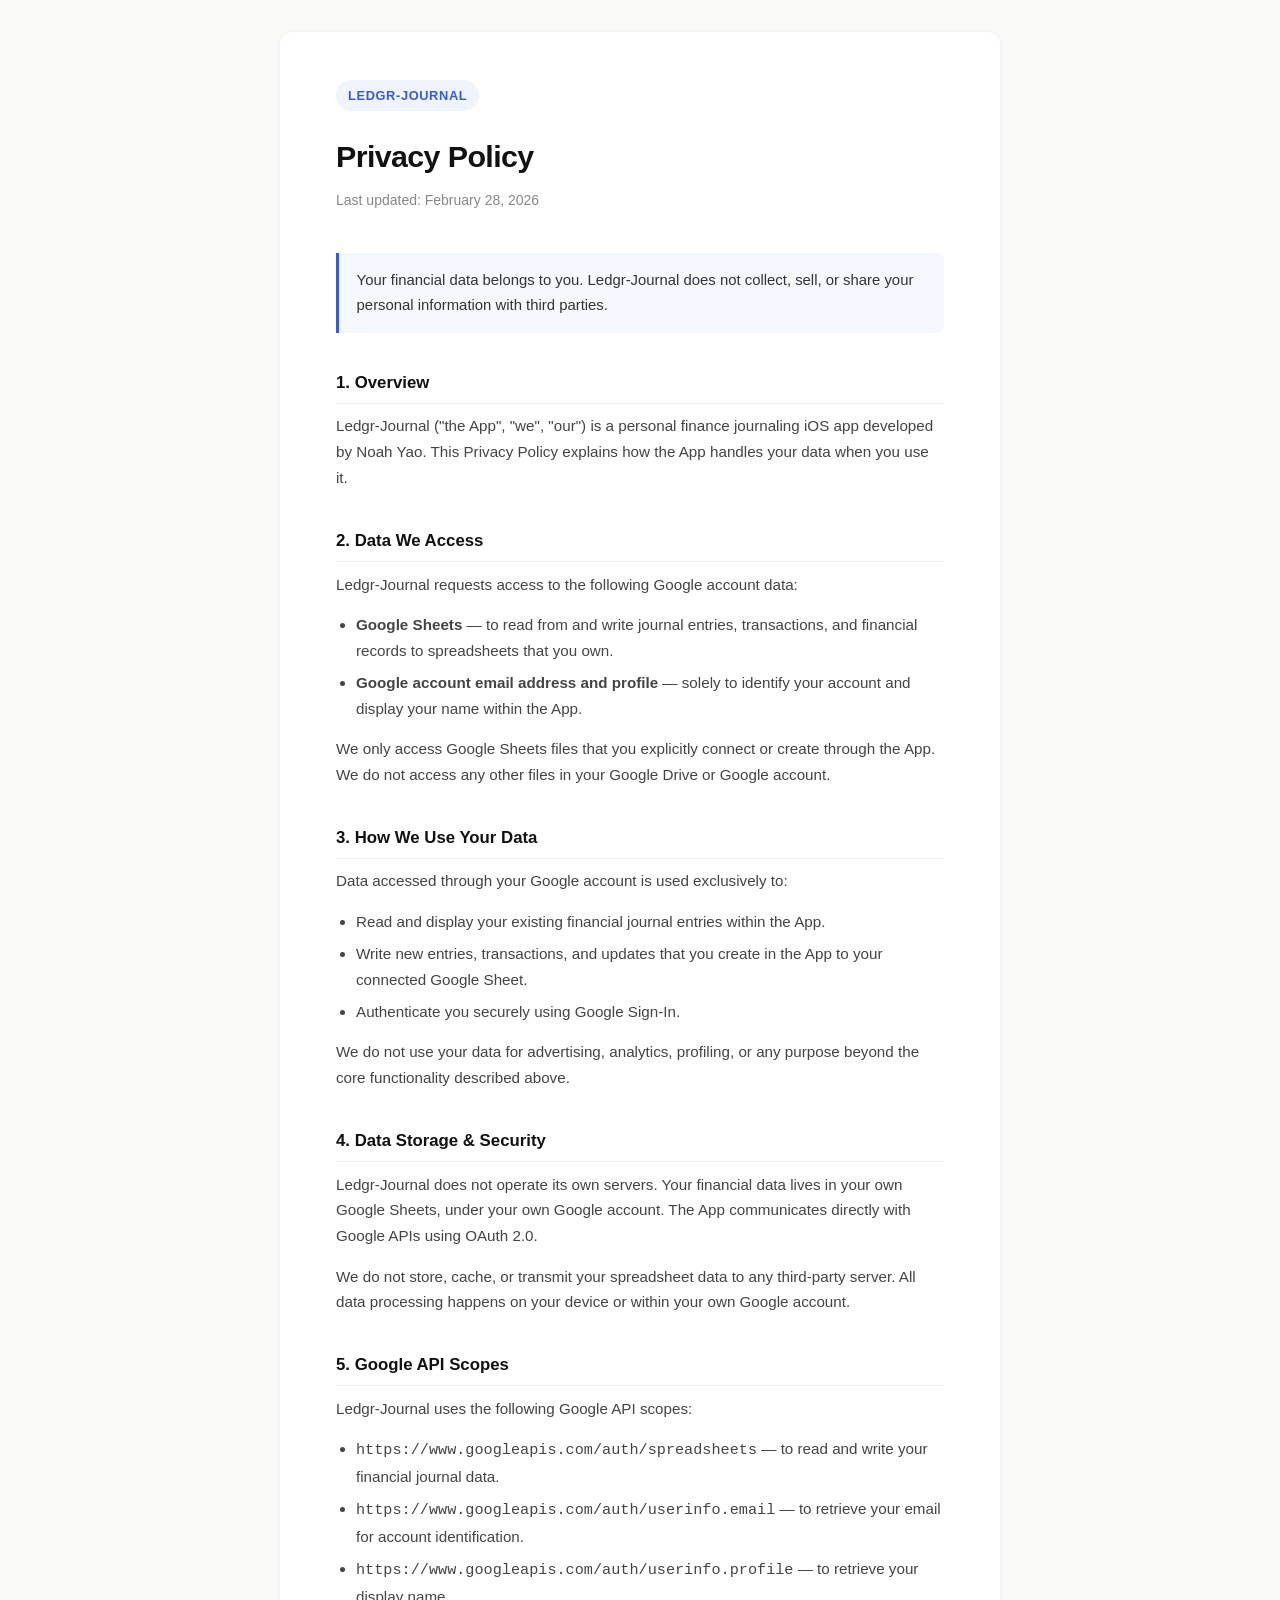
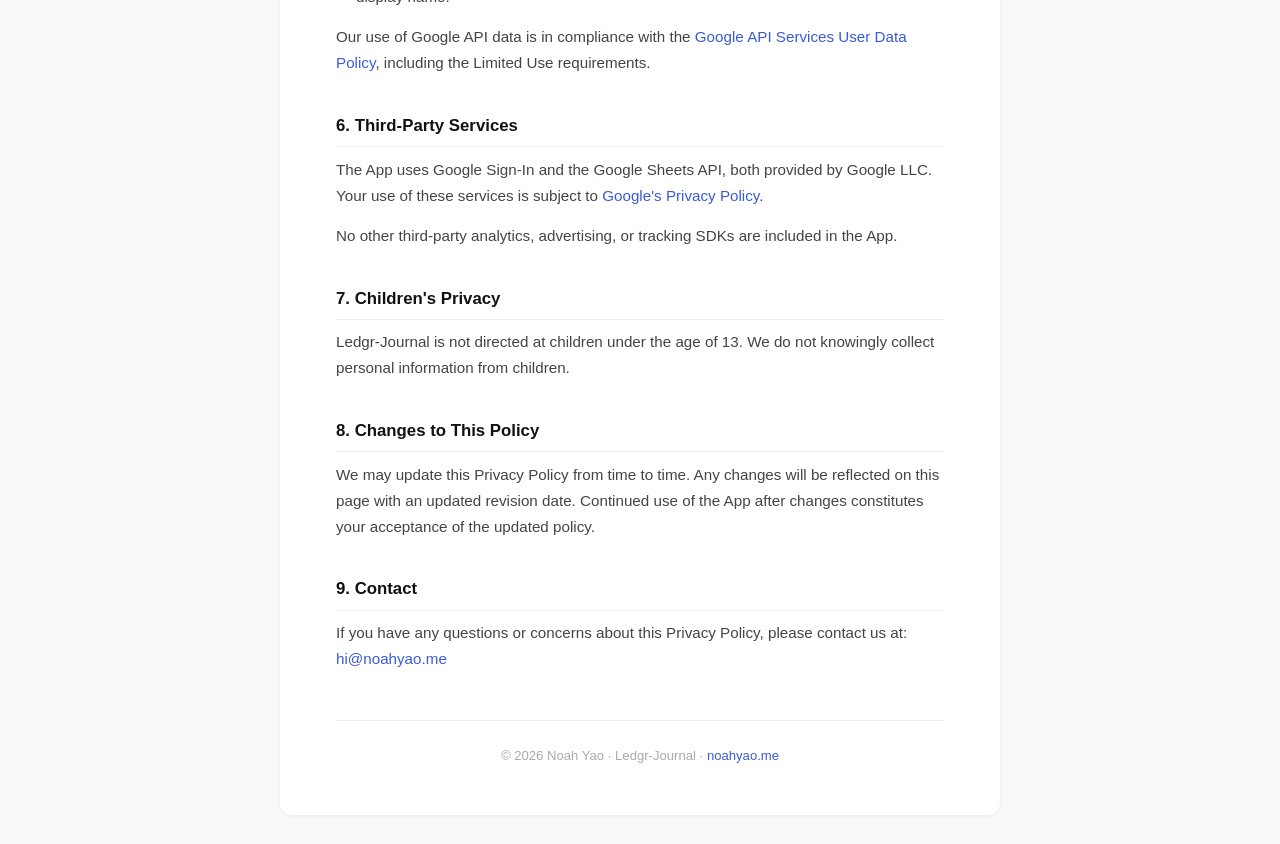
==== privacy.html @ c17ac563 "Fix: add privacy policy content" ====
<!DOCTYPE html>
<html lang="en">
<head>
  <meta charset="UTF-8" />
  <meta name="viewport" content="width=device-width, initial-scale=1.0" />
  <title>Privacy Policy – Ledgr-Journal</title>
  <style>
    *, *::before, *::after { box-sizing: border-box; margin: 0; padding: 0; }
    body { font-family: -apple-system, BlinkMacSystemFont, "Segoe UI", Roboto, Helvetica, Arial, sans-serif; background: #f9f9f7; color: #1a1a1a; line-height: 1.7; padding: 2rem 1rem; }
    .container { max-width: 720px; margin: 0 auto; background: #ffffff; border-radius: 12px; padding: 3rem 3.5rem; box-shadow: 0 1px 4px rgba(0,0,0,0.07); }
    .app-badge { display: inline-flex; align-items: center; gap: 0.5rem; background: #f0f4ff; color: #3a5bd9; font-size: 0.8rem; font-weight: 600; letter-spacing: 0.05em; text-transform: uppercase; padding: 0.3rem 0.75rem; border-radius: 999px; margin-bottom: 1.25rem; }
    h1 { font-size: 1.9rem; font-weight: 700; letter-spacing: -0.02em; margin-bottom: 0.4rem; color: #111; }
    .meta { font-size: 0.875rem; color: #888; margin-bottom: 2.5rem; }
    h2 { font-size: 1.05rem; font-weight: 650; margin-top: 2.25rem; margin-bottom: 0.6rem; color: #111; border-bottom: 1px solid #eee; padding-bottom: 0.35rem; }
    p { font-size: 0.95rem; color: #444; margin-bottom: 0.9rem; }
    ul { margin: 0.5rem 0 0.9rem 1.25rem; }
    ul li { font-size: 0.95rem; color: #444; margin-bottom: 0.4rem; }
    a { color: #3a5bd9; text-decoration: none; }
    a:hover { text-decoration: underline; }
    .highlight-box { background: #f5f8ff; border-left: 3px solid #3a5bd9; padding: 0.9rem 1.1rem; border-radius: 0 8px 8px 0; margin: 1.25rem 0; font-size: 0.93rem; color: #333; }
    footer { margin-top: 3rem; padding-top: 1.5rem; border-top: 1px solid #eee; font-size: 0.82rem; color: #aaa; text-align: center; }
  </style>
</head>
<body>
  <div class="container">
    <div class="app-badge">Ledgr-Journal</div>
    <h1>Privacy Policy</h1>
    <p class="meta">Last updated: February 28, 2026</p>
    <div class="highlight-box">Your financial data belongs to you. Ledgr-Journal does not collect, sell, or share your personal information with third parties.</div>
    <h2>1. Overview</h2>
    <p>Ledgr-Journal ("the App", "we", "our") is a personal finance journaling iOS app developed by Noah Yao. This Privacy Policy explains how the App handles your data when you use it.</p>
    <h2>2. Data We Access</h2>
    <p>Ledgr-Journal requests access to the following Google account data:</p>
    <ul>
      <li><strong>Google Sheets</strong> — to read from and write journal entries, transactions, and financial records to spreadsheets that you own.</li>
      <li><strong>Google account email address and profile</strong> — solely to identify your account and display your name within the App.</li>
    </ul>
    <p>We only access Google Sheets files that you explicitly connect or create through the App. We do not access any other files in your Google Drive or Google account.</p>
    <h2>3. How We Use Your Data</h2>
    <p>Data accessed through your Google account is used exclusively to:</p>
    <ul>
      <li>Read and display your existing financial journal entries within the App.</li>
      <li>Write new entries, transactions, and updates that you create in the App to your connected Google Sheet.</li>
      <li>Authenticate you securely using Google Sign-In.</li>
    </ul>
    <p>We do not use your data for advertising, analytics, profiling, or any purpose beyond the core functionality described above.</p>
    <h2>4. Data Storage &amp; Security</h2>
    <p>Ledgr-Journal does not operate its own servers. Your financial data lives in your own Google Sheets, under your own Google account. The App communicates directly with Google APIs using OAuth 2.0.</p>
    <p>We do not store, cache, or transmit your spreadsheet data to any third-party server. All data processing happens on your device or within your own Google account.</p>
    <h2>5. Google API Scopes</h2>
    <p>Ledgr-Journal uses the following Google API scopes:</p>
    <ul>
      <li><code>https://www.googleapis.com/auth/spreadsheets</code> — to read and write your financial journal data.</li>
      <li><code>https://www.googleapis.com/auth/userinfo.email</code> — to retrieve your email for account identification.</li>
      <li><code>https://www.googleapis.com/auth/userinfo.profile</code> — to retrieve your display name.</li>
    </ul>
    <p>Our use of Google API data is in compliance with the <a href="https://developers.google.com/terms/api-services-user-data-policy" target="_blank" rel="noopener">Google API Services User Data Policy</a>, including the Limited Use requirements.</p>
    <h2>6. Third-Party Services</h2>
    <p>The App uses Google Sign-In and the Google Sheets API, both provided by Google LLC. Your use of these services is subject to <a href="https://policies.google.com/privacy" target="_blank" rel="noopener">Google's Privacy Policy</a>.</p>
    <p>No other third-party analytics, advertising, or tracking SDKs are included in the App.</p>
    <h2>7. Children's Privacy</h2>
    <p>Ledgr-Journal is not directed at children under the age of 13. We do not knowingly collect personal information from children.</p>
    <h2>8. Changes to This Policy</h2>
    <p>We may update this Privacy Policy from time to time. Any changes will be reflected on this page with an updated revision date. Continued use of the App after changes constitutes your acceptance of the updated policy.</p>
    <h2>9. Contact</h2>
    <p>If you have any questions or concerns about this Privacy Policy, please contact us at:<br /><a href="mailto:hi@noahyao.me">hi@noahyao.me</a></p>
    <footer>&copy; 2026 Noah Yao &middot; Ledgr-Journal &middot; <a href="https://noahyao.me">noahyao.me</a></footer>
  </div>
</body>
</html>
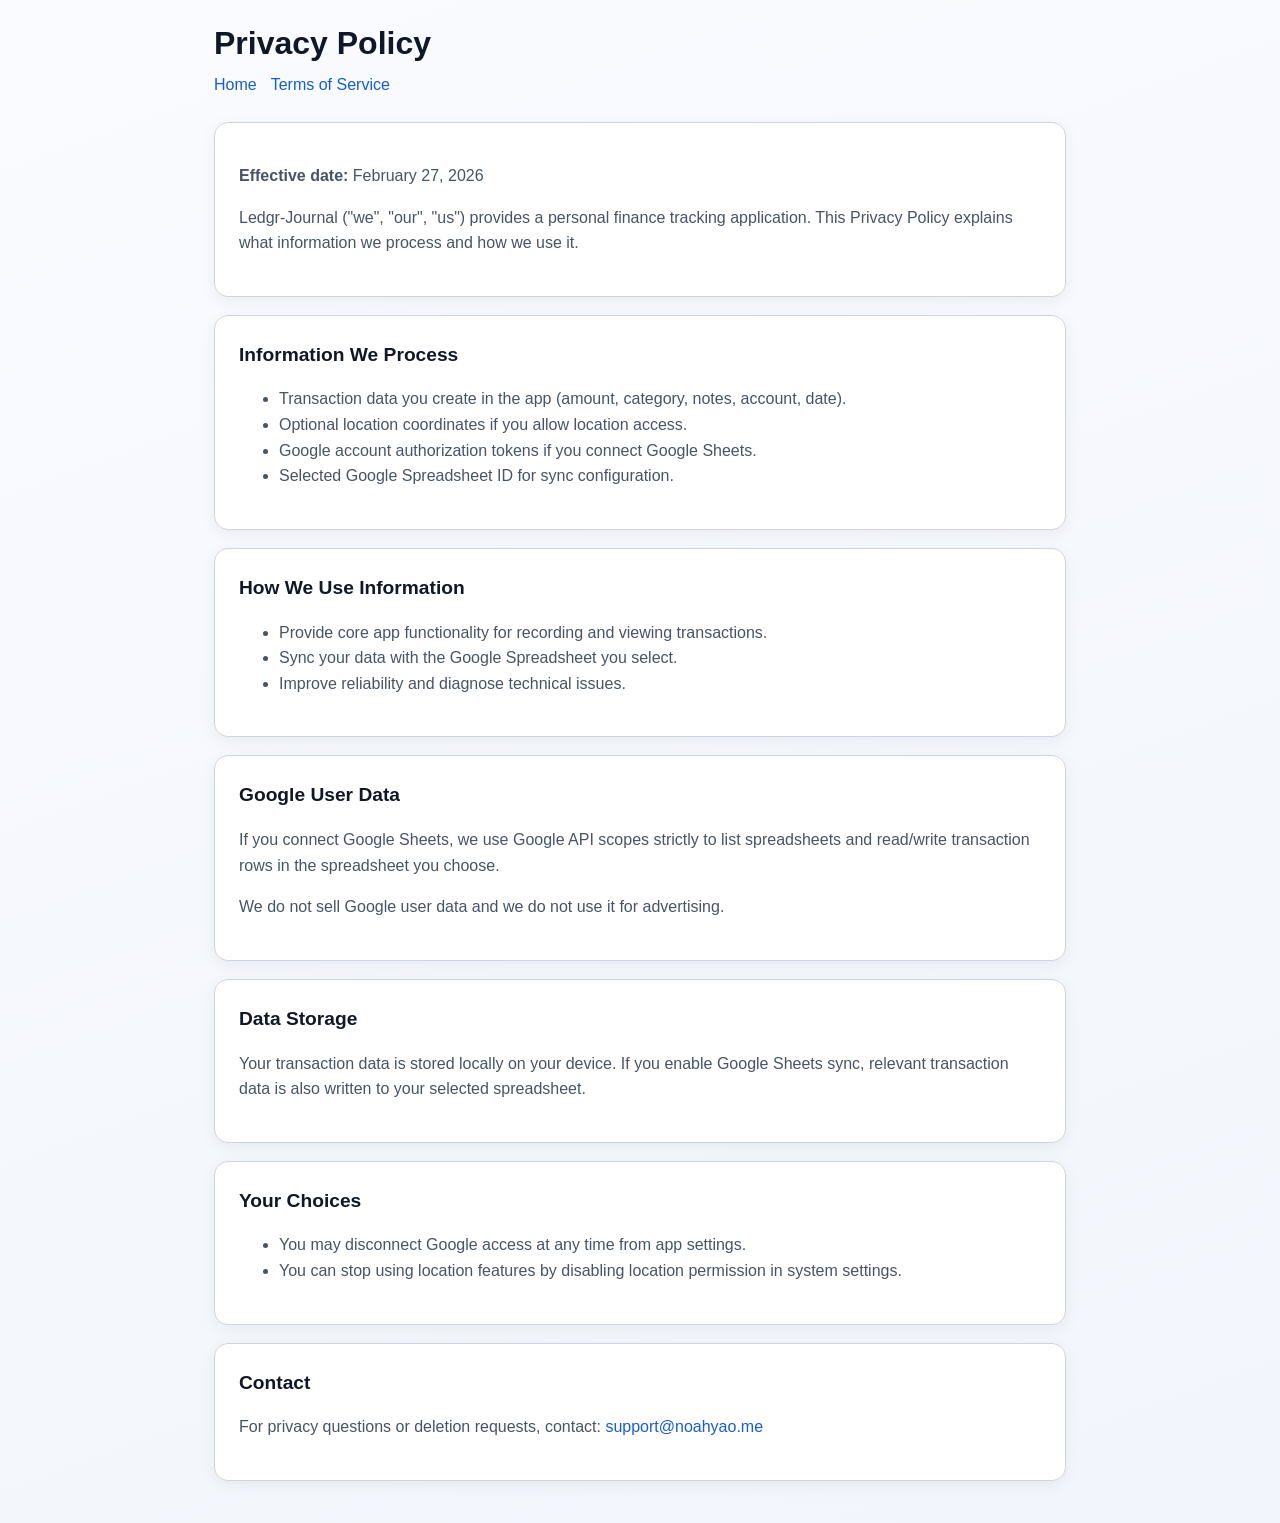
==== commit 9d45d289: "Add GitHub Pages site for OAuth verification" ====
--- a/privacy.html
+++ b/privacy.html
@@ -1,70 +1,80 @@
-<!DOCTYPE html>
+<!doctype html>
 <html lang="en">
-<head>
-  <meta charset="UTF-8" />
-  <meta name="viewport" content="width=device-width, initial-scale=1.0" />
-  <title>Privacy Policy – Ledgr-Journal</title>
-  <style>
-    *, *::before, *::after { box-sizing: border-box; margin: 0; padding: 0; }
-    body { font-family: -apple-system, BlinkMacSystemFont, "Segoe UI", Roboto, Helvetica, Arial, sans-serif; background: #f9f9f7; color: #1a1a1a; line-height: 1.7; padding: 2rem 1rem; }
-    .container { max-width: 720px; margin: 0 auto; background: #ffffff; border-radius: 12px; padding: 3rem 3.5rem; box-shadow: 0 1px 4px rgba(0,0,0,0.07); }
-    .app-badge { display: inline-flex; align-items: center; gap: 0.5rem; background: #f0f4ff; color: #3a5bd9; font-size: 0.8rem; font-weight: 600; letter-spacing: 0.05em; text-transform: uppercase; padding: 0.3rem 0.75rem; border-radius: 999px; margin-bottom: 1.25rem; }
-    h1 { font-size: 1.9rem; font-weight: 700; letter-spacing: -0.02em; margin-bottom: 0.4rem; color: #111; }
-    .meta { font-size: 0.875rem; color: #888; margin-bottom: 2.5rem; }
-    h2 { font-size: 1.05rem; font-weight: 650; margin-top: 2.25rem; margin-bottom: 0.6rem; color: #111; border-bottom: 1px solid #eee; padding-bottom: 0.35rem; }
-    p { font-size: 0.95rem; color: #444; margin-bottom: 0.9rem; }
-    ul { margin: 0.5rem 0 0.9rem 1.25rem; }
-    ul li { font-size: 0.95rem; color: #444; margin-bottom: 0.4rem; }
-    a { color: #3a5bd9; text-decoration: none; }
-    a:hover { text-decoration: underline; }
-    .highlight-box { background: #f5f8ff; border-left: 3px solid #3a5bd9; padding: 0.9rem 1.1rem; border-radius: 0 8px 8px 0; margin: 1.25rem 0; font-size: 0.93rem; color: #333; }
-    footer { margin-top: 3rem; padding-top: 1.5rem; border-top: 1px solid #eee; font-size: 0.82rem; color: #aaa; text-align: center; }
-  </style>
-</head>
-<body>
-  <div class="container">
-    <div class="app-badge">Ledgr-Journal</div>
-    <h1>Privacy Policy</h1>
-    <p class="meta">Last updated: February 28, 2026</p>
-    <div class="highlight-box">Your financial data belongs to you. Ledgr-Journal does not collect, sell, or share your personal information with third parties.</div>
-    <h2>1. Overview</h2>
-    <p>Ledgr-Journal ("the App", "we", "our") is a personal finance journaling iOS app developed by Noah Yao. This Privacy Policy explains how the App handles your data when you use it.</p>
-    <h2>2. Data We Access</h2>
-    <p>Ledgr-Journal requests access to the following Google account data:</p>
-    <ul>
-      <li><strong>Google Sheets</strong> — to read from and write journal entries, transactions, and financial records to spreadsheets that you own.</li>
-      <li><strong>Google account email address and profile</strong> — solely to identify your account and display your name within the App.</li>
-    </ul>
-    <p>We only access Google Sheets files that you explicitly connect or create through the App. We do not access any other files in your Google Drive or Google account.</p>
-    <h2>3. How We Use Your Data</h2>
-    <p>Data accessed through your Google account is used exclusively to:</p>
-    <ul>
-      <li>Read and display your existing financial journal entries within the App.</li>
-      <li>Write new entries, transactions, and updates that you create in the App to your connected Google Sheet.</li>
-      <li>Authenticate you securely using Google Sign-In.</li>
-    </ul>
-    <p>We do not use your data for advertising, analytics, profiling, or any purpose beyond the core functionality described above.</p>
-    <h2>4. Data Storage &amp; Security</h2>
-    <p>Ledgr-Journal does not operate its own servers. Your financial data lives in your own Google Sheets, under your own Google account. The App communicates directly with Google APIs using OAuth 2.0.</p>
-    <p>We do not store, cache, or transmit your spreadsheet data to any third-party server. All data processing happens on your device or within your own Google account.</p>
-    <h2>5. Google API Scopes</h2>
-    <p>Ledgr-Journal uses the following Google API scopes:</p>
-    <ul>
-      <li><code>https://www.googleapis.com/auth/spreadsheets</code> — to read and write your financial journal data.</li>
-      <li><code>https://www.googleapis.com/auth/userinfo.email</code> — to retrieve your email for account identification.</li>
-      <li><code>https://www.googleapis.com/auth/userinfo.profile</code> — to retrieve your display name.</li>
-    </ul>
-    <p>Our use of Google API data is in compliance with the <a href="https://developers.google.com/terms/api-services-user-data-policy" target="_blank" rel="noopener">Google API Services User Data Policy</a>, including the Limited Use requirements.</p>
-    <h2>6. Third-Party Services</h2>
-    <p>The App uses Google Sign-In and the Google Sheets API, both provided by Google LLC. Your use of these services is subject to <a href="https://policies.google.com/privacy" target="_blank" rel="noopener">Google's Privacy Policy</a>.</p>
-    <p>No other third-party analytics, advertising, or tracking SDKs are included in the App.</p>
-    <h2>7. Children's Privacy</h2>
-    <p>Ledgr-Journal is not directed at children under the age of 13. We do not knowingly collect personal information from children.</p>
-    <h2>8. Changes to This Policy</h2>
-    <p>We may update this Privacy Policy from time to time. Any changes will be reflected on this page with an updated revision date. Continued use of the App after changes constitutes your acceptance of the updated policy.</p>
-    <h2>9. Contact</h2>
-    <p>If you have any questions or concerns about this Privacy Policy, please contact us at:<br /><a href="mailto:hi@noahyao.me">hi@noahyao.me</a></p>
-    <footer>&copy; 2026 Noah Yao &middot; Ledgr-Journal &middot; <a href="https://noahyao.me">noahyao.me</a></footer>
-  </div>
-</body>
-</html>
+  <head>
+    <meta charset="UTF-8" />
+    <meta name="viewport" content="width=device-width, initial-scale=1.0" />
+    <title>Privacy Policy | Ledgr-Journal</title>
+    <link rel="stylesheet" href="./assets/style.css" />
+  </head>
+  <body>
+    <main class="container">
+      <header>
+        <h1>Privacy Policy</h1>
+        <nav>
+          <a href="./index.html">Home</a>
+          <a href="./terms.html">Terms of Service</a>
+        </nav>
+      </header>
+
+      <section class="card">
+        <p><strong>Effective date:</strong> February 27, 2026</p>
+        <p>
+          Ledgr-Journal ("we", "our", "us") provides a personal finance tracking application.
+          This Privacy Policy explains what information we process and how we use it.
+        </p>
+      </section>
+
+      <section class="card">
+        <h2>Information We Process</h2>
+        <ul>
+          <li>Transaction data you create in the app (amount, category, notes, account, date).</li>
+          <li>Optional location coordinates if you allow location access.</li>
+          <li>Google account authorization tokens if you connect Google Sheets.</li>
+          <li>Selected Google Spreadsheet ID for sync configuration.</li>
+        </ul>
+      </section>
+
+      <section class="card">
+        <h2>How We Use Information</h2>
+        <ul>
+          <li>Provide core app functionality for recording and viewing transactions.</li>
+          <li>Sync your data with the Google Spreadsheet you select.</li>
+          <li>Improve reliability and diagnose technical issues.</li>
+        </ul>
+      </section>
+
+      <section class="card">
+        <h2>Google User Data</h2>
+        <p>
+          If you connect Google Sheets, we use Google API scopes strictly to list spreadsheets and
+          read/write transaction rows in the spreadsheet you choose.
+        </p>
+        <p>We do not sell Google user data and we do not use it for advertising.</p>
+      </section>
+
+      <section class="card">
+        <h2>Data Storage</h2>
+        <p>
+          Your transaction data is stored locally on your device. If you enable Google Sheets sync,
+          relevant transaction data is also written to your selected spreadsheet.
+        </p>
+      </section>
+
+      <section class="card">
+        <h2>Your Choices</h2>
+        <ul>
+          <li>You may disconnect Google access at any time from app settings.</li>
+          <li>You can stop using location features by disabling location permission in system settings.</li>
+        </ul>
+      </section>
+
+      <section class="card">
+        <h2>Contact</h2>
+        <p>
+          For privacy questions or deletion requests, contact:
+          <a href="mailto:support@noahyao.me">support@noahyao.me</a>
+        </p>
+      </section>
+    </main>
+  </body>
+  </html>
--- a/assets/style.css
+++ b/assets/style.css
@@ -0,0 +1,84 @@
+:root {
+  --bg: #f6f8fb;
+  --surface: #ffffff;
+  --text: #101828;
+  --muted: #475467;
+  --primary: #175cd3;
+  --border: #d0d5dd;
+}
+
+* {
+  box-sizing: border-box;
+}
+
+body {
+  margin: 0;
+  font-family: "Avenir Next", "Segoe UI", "Helvetica Neue", Arial, sans-serif;
+  color: var(--text);
+  background: linear-gradient(160deg, #f9fbff 0%, #f2f5fb 100%);
+  line-height: 1.6;
+}
+
+.container {
+  max-width: 900px;
+  margin: 0 auto;
+  padding: 24px;
+}
+
+header {
+  margin-bottom: 24px;
+}
+
+.card {
+  background: var(--surface);
+  border: 1px solid var(--border);
+  border-radius: 14px;
+  padding: 24px;
+  margin-bottom: 18px;
+  box-shadow: 0 4px 16px rgba(16, 24, 40, 0.06);
+}
+
+h1 {
+  margin: 0 0 8px;
+  font-size: 2rem;
+  line-height: 1.2;
+}
+
+h2 {
+  margin-top: 0;
+  font-size: 1.2rem;
+}
+
+p,
+li {
+  color: var(--muted);
+}
+
+a {
+  color: var(--primary);
+  text-decoration: none;
+}
+
+a:hover {
+  text-decoration: underline;
+}
+
+nav {
+  display: flex;
+  gap: 14px;
+  flex-wrap: wrap;
+  margin-top: 10px;
+}
+
+footer {
+  margin-top: 12px;
+  color: var(--muted);
+  font-size: 0.95rem;
+}
+
+code {
+  background: #eef4ff;
+  color: #1849a9;
+  border-radius: 6px;
+  padding: 2px 6px;
+}
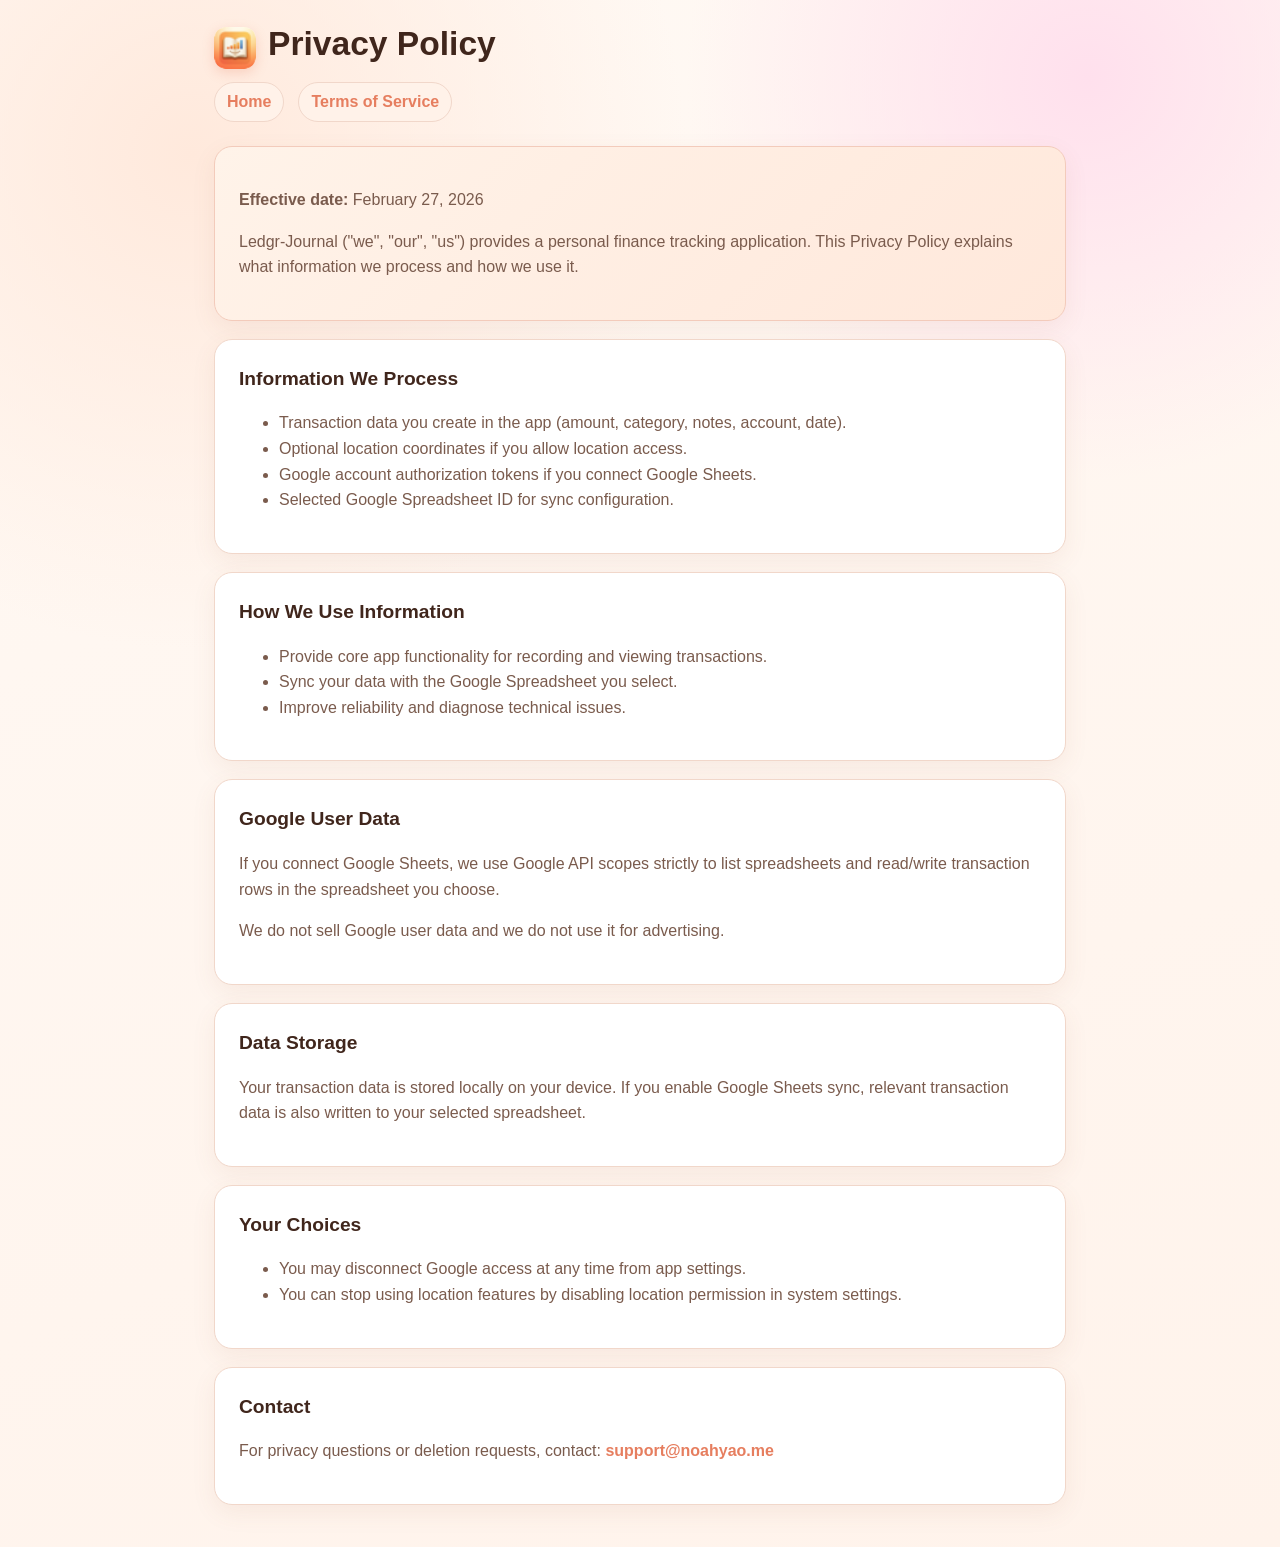
==== commit 2c820b6a: "Make site warm/cute and add favicon on all pages" ====
--- a/privacy.html
+++ b/privacy.html
@@ -4,19 +4,25 @@
     <meta charset="UTF-8" />
     <meta name="viewport" content="width=device-width, initial-scale=1.0" />
     <title>Privacy Policy | Ledgr-Journal</title>
+    <link rel="icon" type="image/png" href="./favicon.png" />
+    <link rel="shortcut icon" href="./favicon.png" />
+    <link rel="apple-touch-icon" href="./favicon.png" />
     <link rel="stylesheet" href="./assets/style.css" />
   </head>
   <body>
     <main class="container">
       <header>
-        <h1>Privacy Policy</h1>
+        <div class="brand">
+          <img src="./favicon.png" alt="Ledgr icon" />
+          <h1>Privacy Policy</h1>
+        </div>
         <nav>
           <a href="./index.html">Home</a>
           <a href="./terms.html">Terms of Service</a>
         </nav>
       </header>
 
-      <section class="card">
+      <section class="card hero">
         <p><strong>Effective date:</strong> February 27, 2026</p>
         <p>
           Ledgr-Journal ("we", "our", "us") provides a personal finance tracking application.
--- a/assets/style.css
+++ b/assets/style.css
@@ -1,10 +1,11 @@
 :root {
-  --bg: #f6f8fb;
+  --bg: #fff8f2;
   --surface: #ffffff;
-  --text: #101828;
-  --muted: #475467;
-  --primary: #175cd3;
-  --border: #d0d5dd;
+  --text: #40261c;
+  --muted: #7a5b4d;
+  --primary: #e67e5f;
+  --border: #f1d7ca;
+  --accent: #ffd8c8;
 }
 
 * {
@@ -13,9 +14,12 @@
 
 body {
   margin: 0;
-  font-family: "Avenir Next", "Segoe UI", "Helvetica Neue", Arial, sans-serif;
+  font-family: "Avenir Next", "Trebuchet MS", "Segoe UI", "Helvetica Neue", Arial, sans-serif;
   color: var(--text);
-  background: linear-gradient(160deg, #f9fbff 0%, #f2f5fb 100%);
+  background:
+    radial-gradient(circle at 15% 10%, #ffe9dc 0, transparent 28%),
+    radial-gradient(circle at 85% 5%, #ffe0ed 0, transparent 22%),
+    linear-gradient(160deg, #fff9f4 0%, #fff3eb 100%);
   line-height: 1.6;
 }
 
@@ -29,18 +33,31 @@
   margin-bottom: 24px;
 }
 
+.brand {
+  display: flex;
+  align-items: center;
+  gap: 12px;
+}
+
+.brand img {
+  width: 42px;
+  height: 42px;
+  border-radius: 12px;
+  box-shadow: 0 4px 12px rgba(230, 126, 95, 0.25);
+}
+
 .card {
   background: var(--surface);
   border: 1px solid var(--border);
-  border-radius: 14px;
+  border-radius: 18px;
   padding: 24px;
   margin-bottom: 18px;
-  box-shadow: 0 4px 16px rgba(16, 24, 40, 0.06);
+  box-shadow: 0 8px 24px rgba(153, 84, 61, 0.08);
 }
 
 h1 {
   margin: 0 0 8px;
-  font-size: 2rem;
+  font-size: 2.1rem;
   line-height: 1.2;
 }
 
@@ -57,6 +74,7 @@
 a {
   color: var(--primary);
   text-decoration: none;
+  font-weight: 600;
 }
 
 a:hover {
@@ -70,10 +88,31 @@
   margin-top: 10px;
 }
 
+nav a {
+  background: #fff2e9;
+  border: 1px solid var(--border);
+  border-radius: 999px;
+  padding: 6px 12px;
+}
+
+nav a:hover {
+  background: #ffe7d9;
+  text-decoration: none;
+}
+
 footer {
   margin-top: 12px;
   color: var(--muted);
   font-size: 0.95rem;
+}
+
+.hero {
+  background: linear-gradient(135deg, #fff3e9 0%, #ffe8db 100%);
+  border-color: #f3cbbb;
+}
+
+.tiny {
+  font-size: 0.9rem;
 }
 
 code {
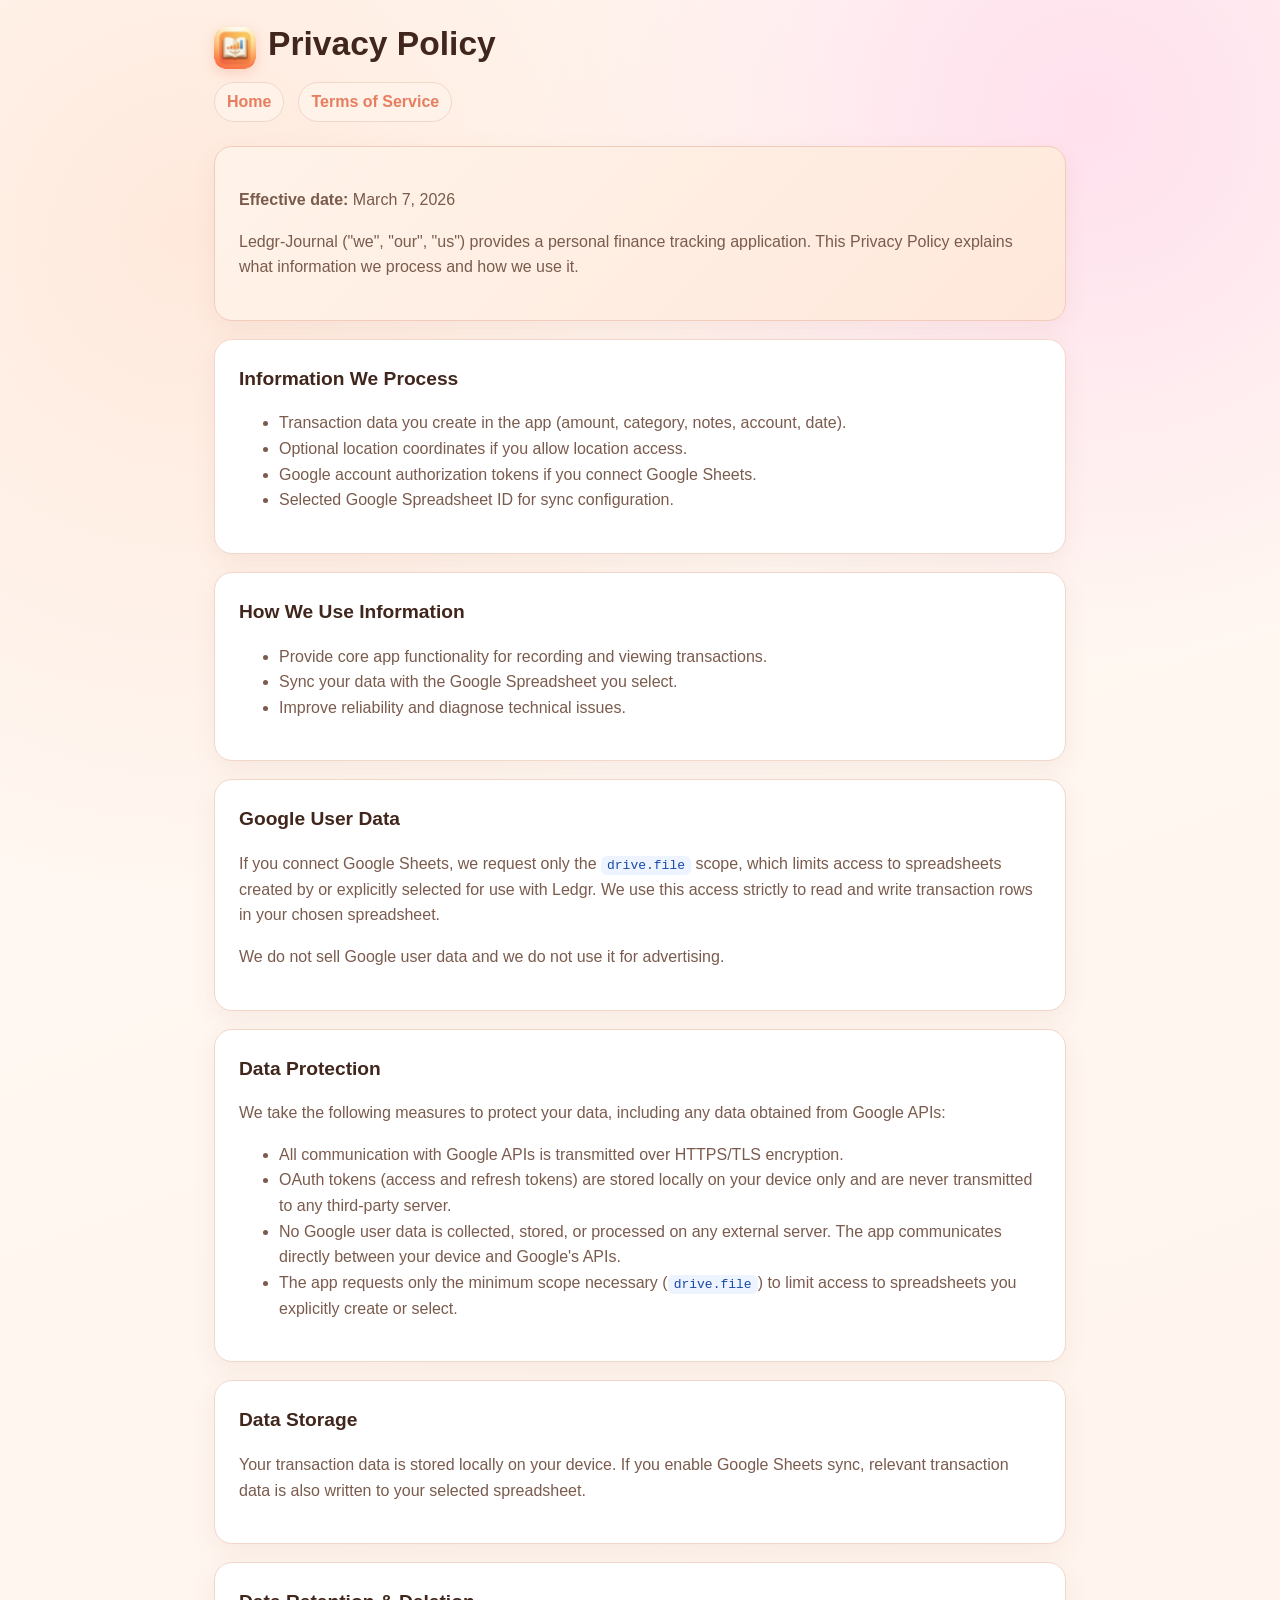
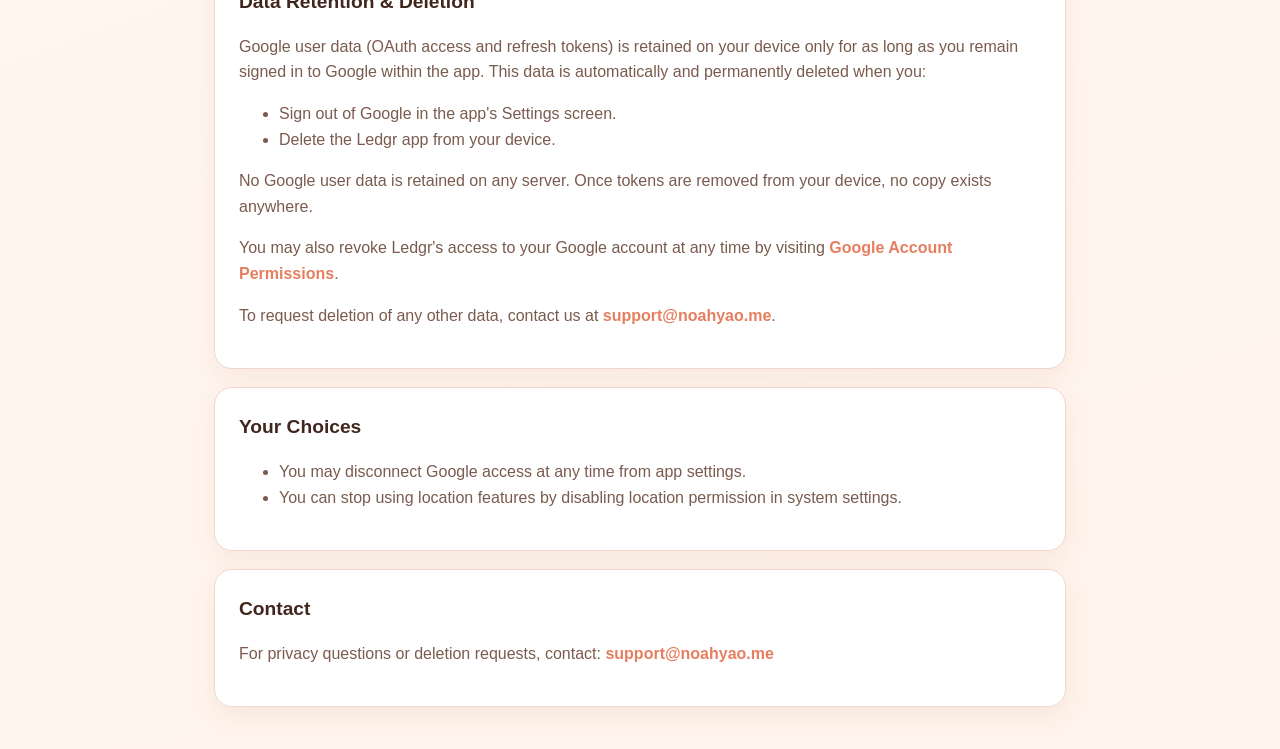
==== commit 71aaf2a1: "Update privacy policy for Google OAuth drive.file scope Add Data Protection and Data Retention & Del" ====
--- a/privacy.html
+++ b/privacy.html
@@ -23,7 +23,7 @@
       </header>
 
       <section class="card hero">
-        <p><strong>Effective date:</strong> February 27, 2026</p>
+        <p><strong>Effective date:</strong> March 7, 2026</p>
         <p>
           Ledgr-Journal ("we", "our", "us") provides a personal finance tracking application.
           This Privacy Policy explains what information we process and how we use it.
@@ -52,10 +52,24 @@
       <section class="card">
         <h2>Google User Data</h2>
         <p>
-          If you connect Google Sheets, we use Google API scopes strictly to list spreadsheets and
-          read/write transaction rows in the spreadsheet you choose.
+          If you connect Google Sheets, we request only the <code>drive.file</code> scope, which
+          limits access to spreadsheets created by or explicitly selected for use with Ledgr.
+          We use this access strictly to read and write transaction rows in your chosen spreadsheet.
         </p>
         <p>We do not sell Google user data and we do not use it for advertising.</p>
+      </section>
+
+      <section class="card">
+        <h2>Data Protection</h2>
+        <p>
+          We take the following measures to protect your data, including any data obtained from Google APIs:
+        </p>
+        <ul>
+          <li>All communication with Google APIs is transmitted over HTTPS/TLS encryption.</li>
+          <li>OAuth tokens (access and refresh tokens) are stored locally on your device only and are never transmitted to any third-party server.</li>
+          <li>No Google user data is collected, stored, or processed on any external server. The app communicates directly between your device and Google's APIs.</li>
+          <li>The app requests only the minimum scope necessary (<code>drive.file</code>) to limit access to spreadsheets you explicitly create or select.</li>
+        </ul>
       </section>
 
       <section class="card">
@@ -63,6 +77,31 @@
         <p>
           Your transaction data is stored locally on your device. If you enable Google Sheets sync,
           relevant transaction data is also written to your selected spreadsheet.
+        </p>
+      </section>
+
+      <section class="card">
+        <h2>Data Retention &amp; Deletion</h2>
+        <p>
+          Google user data (OAuth access and refresh tokens) is retained on your device only for as
+          long as you remain signed in to Google within the app. This data is automatically and
+          permanently deleted when you:
+        </p>
+        <ul>
+          <li>Sign out of Google in the app's Settings screen.</li>
+          <li>Delete the Ledgr app from your device.</li>
+        </ul>
+        <p>
+          No Google user data is retained on any server. Once tokens are removed from your device,
+          no copy exists anywhere.
+        </p>
+        <p>
+          You may also revoke Ledgr's access to your Google account at any time by visiting
+          <a href="https://myaccount.google.com/permissions" target="_blank" rel="noopener">Google Account Permissions</a>.
+        </p>
+        <p>
+          To request deletion of any other data, contact us at
+          <a href="mailto:support@noahyao.me">support@noahyao.me</a>.
         </p>
       </section>
 
